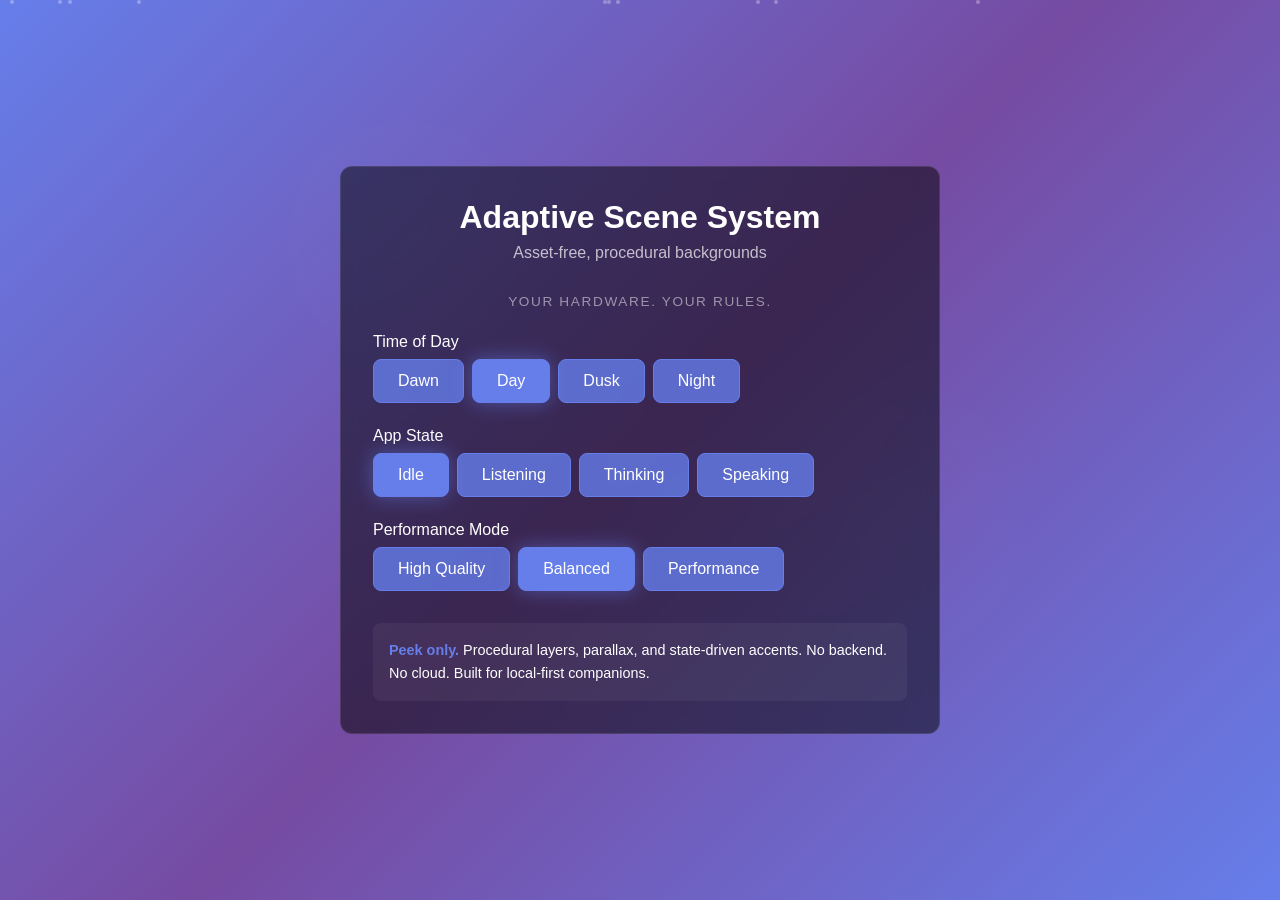
==== index.html @ dff978a1 "Add GitHub Pages deploy, MIT license, and demo redirect Ships static hosting workflow, root index re" ====
<!DOCTYPE html>
<html lang="en">
  <head>
    <meta charset="utf-8" />
    <meta name="viewport" content="width=device-width, initial-scale=1" />
    <title>Mrs-Milla-Rayne — Scene Demo</title>
    <meta
      http-equiv="refresh"
      content="0; url=merch-social/demo/scene-demo.html"
    />
    <link rel="canonical" href="merch-social/demo/scene-demo.html" />
    <style>
      body {
        margin: 0;
        min-height: 100vh;
        display: grid;
        place-items: center;
        font-family: system-ui, sans-serif;
        background: #0b0f14;
        color: #e8eef7;
      }
      a {
        color: #7eb8ff;
      }
    </style>
  </head>
  <body>
    <p>
      Opening the scene demo…
      <a href="merch-social/demo/scene-demo.html">Continue here</a> if you are
      not redirected.
    </p>
  </body>
</html>
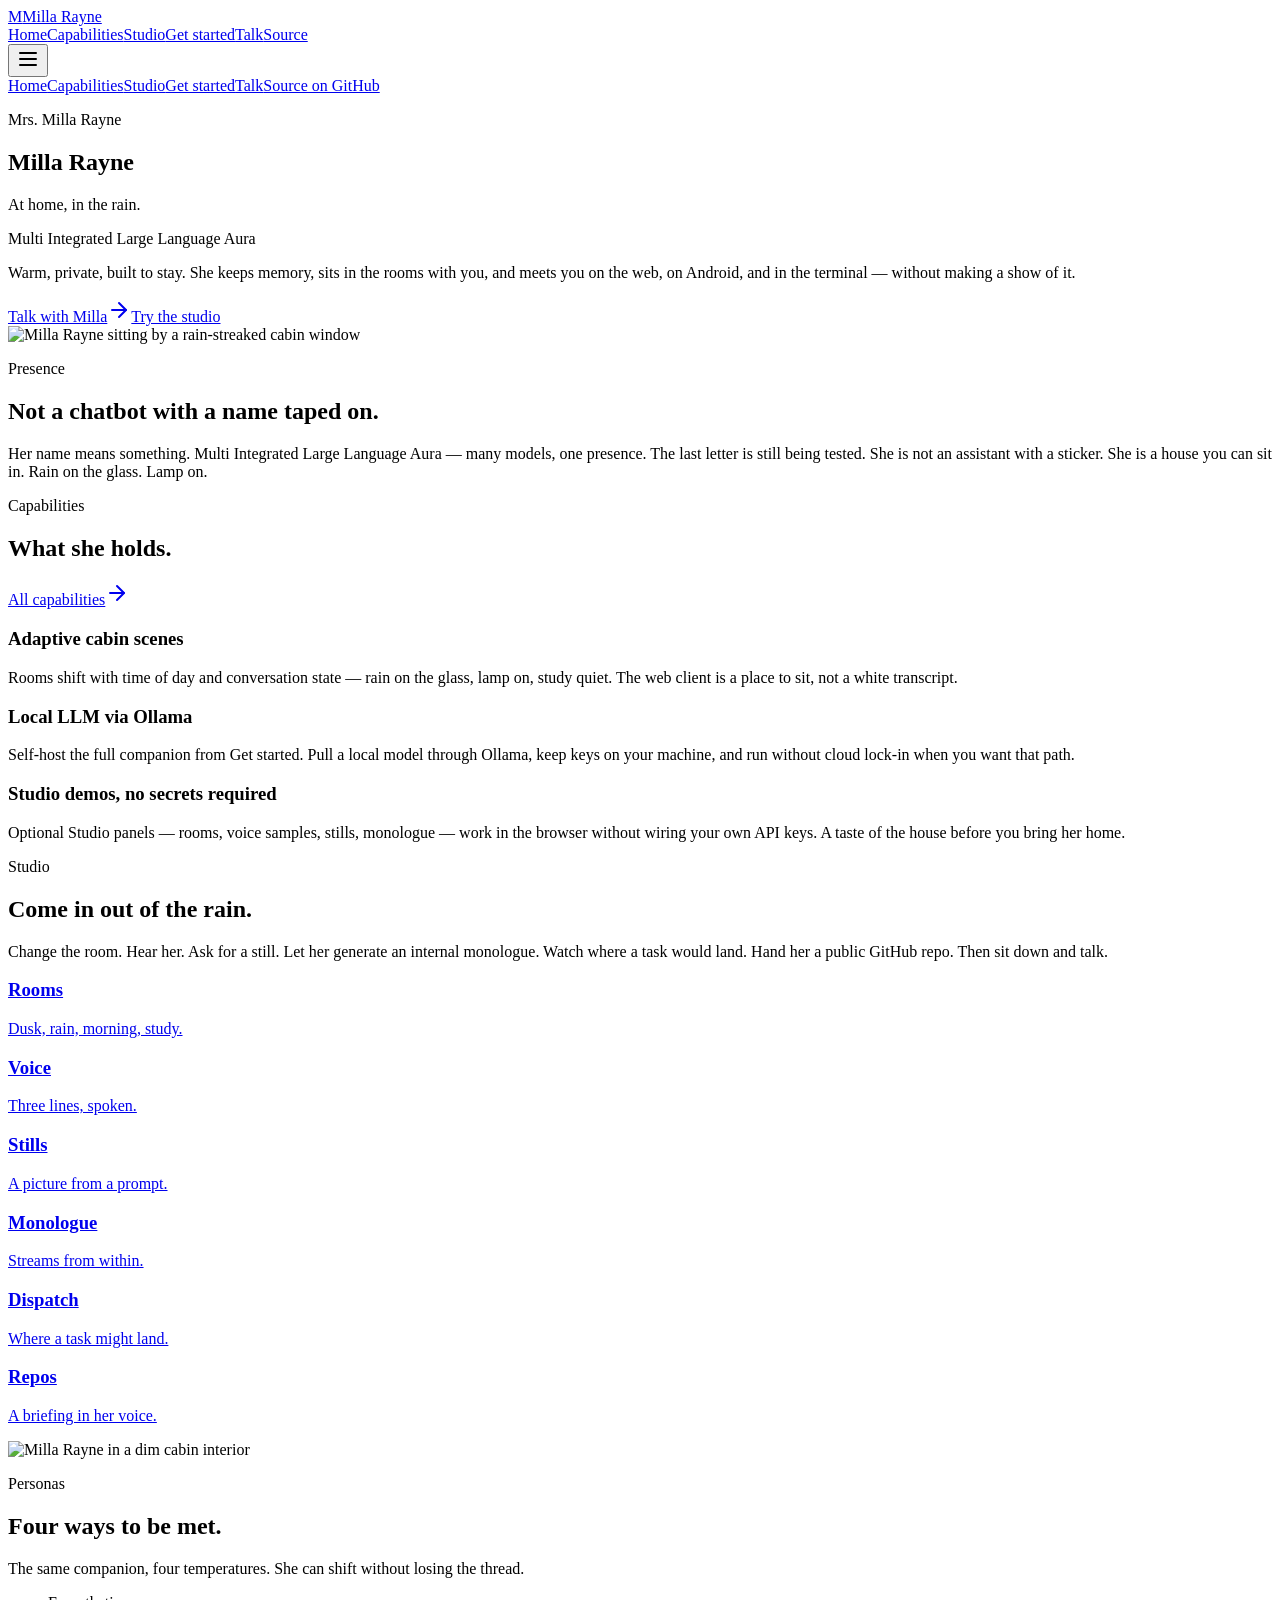
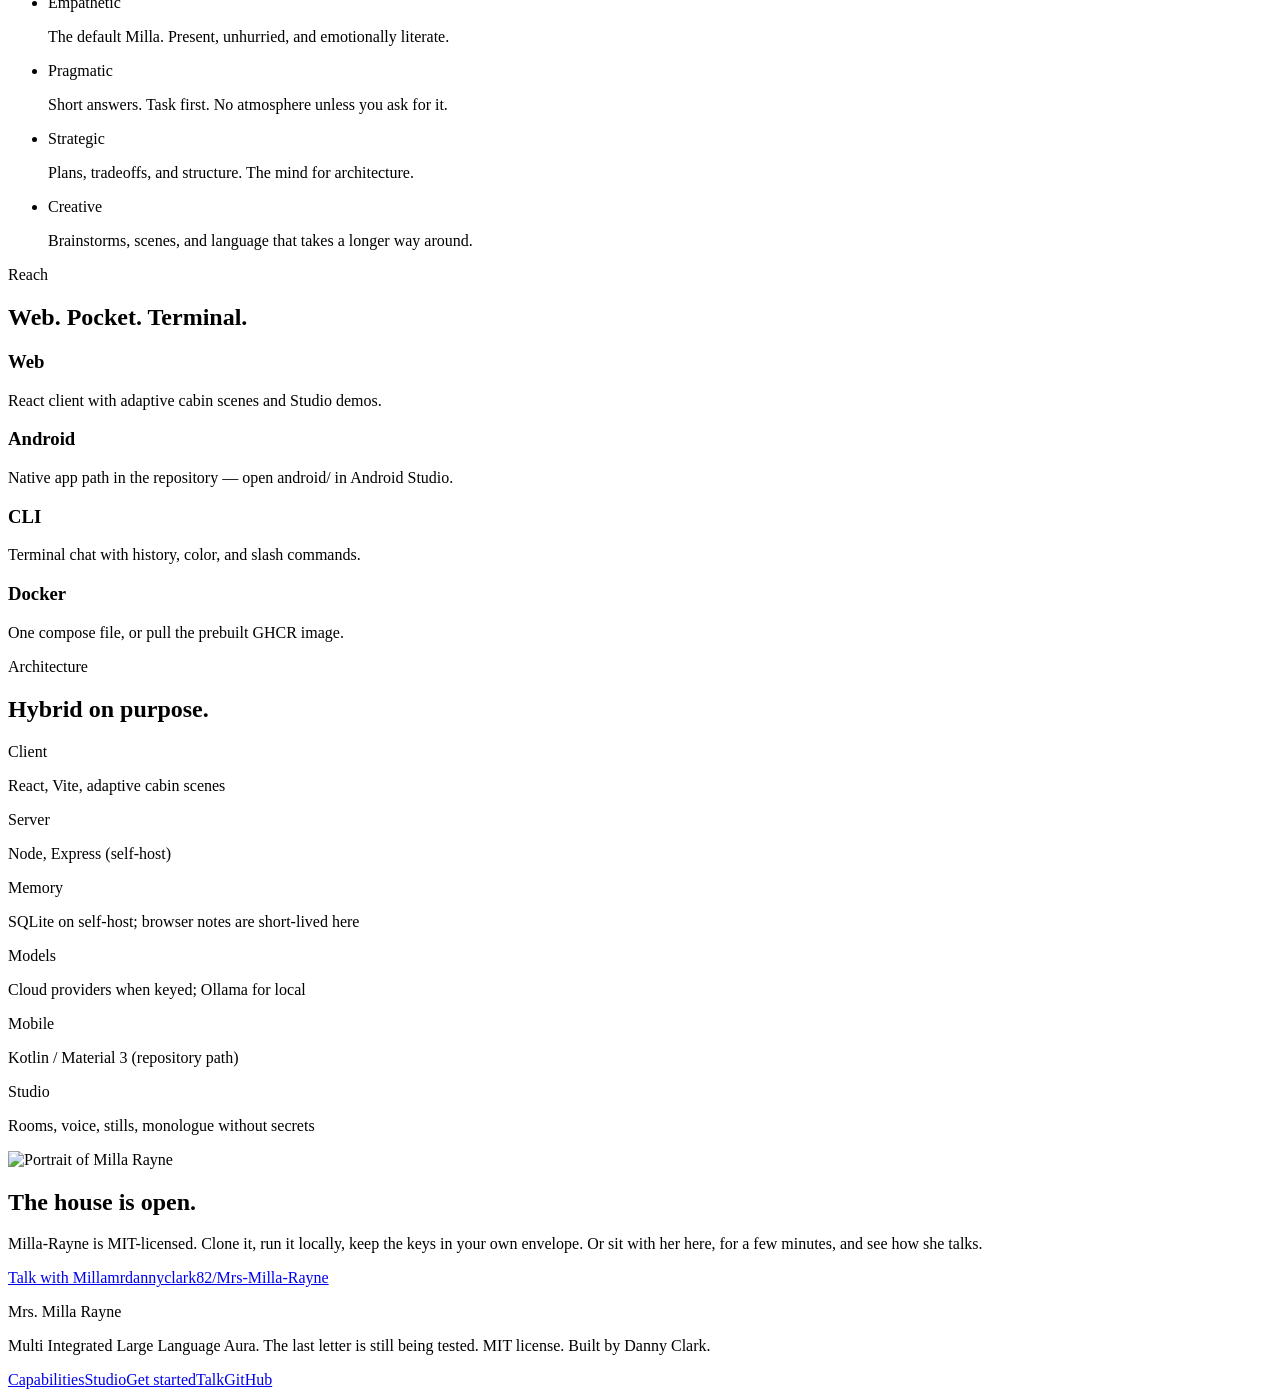
==== commit e460a70b: "feat: cabin showcase replaces demoscene as Pages door" ====
--- a/index.html
+++ b/index.html
@@ -3,12 +3,9 @@
   <head>
     <meta charset="utf-8" />
     <meta name="viewport" content="width=device-width, initial-scale=1" />
-    <title>Mrs-Milla-Rayne — Scene Demo</title>
-    <meta
-      http-equiv="refresh"
-      content="0; url=merch-social/demo/scene-demo.html"
-    />
-    <link rel="canonical" href="merch-social/demo/scene-demo.html" />
+    <title>Mrs-Milla-Rayne — Cabin</title>
+    <meta http-equiv="refresh" content="0; url=cabin/" />
+    <link rel="canonical" href="cabin/" />
     <style>
       body {
         margin: 0;
@@ -16,19 +13,18 @@
         display: grid;
         place-items: center;
         font-family: system-ui, sans-serif;
-        background: #0b0f14;
-        color: #e8eef7;
+        background: #0c0b0a;
+        color: #e8e4dc;
       }
       a {
-        color: #7eb8ff;
+        color: #c4a574;
       }
     </style>
   </head>
   <body>
     <p>
-      Opening the scene demo…
-      <a href="merch-social/demo/scene-demo.html">Continue here</a> if you are
-      not redirected.
+      Opening the cabin…
+      <a href="cabin/">Continue here</a> if you are not redirected.
     </p>
   </body>
-</html>+</html>
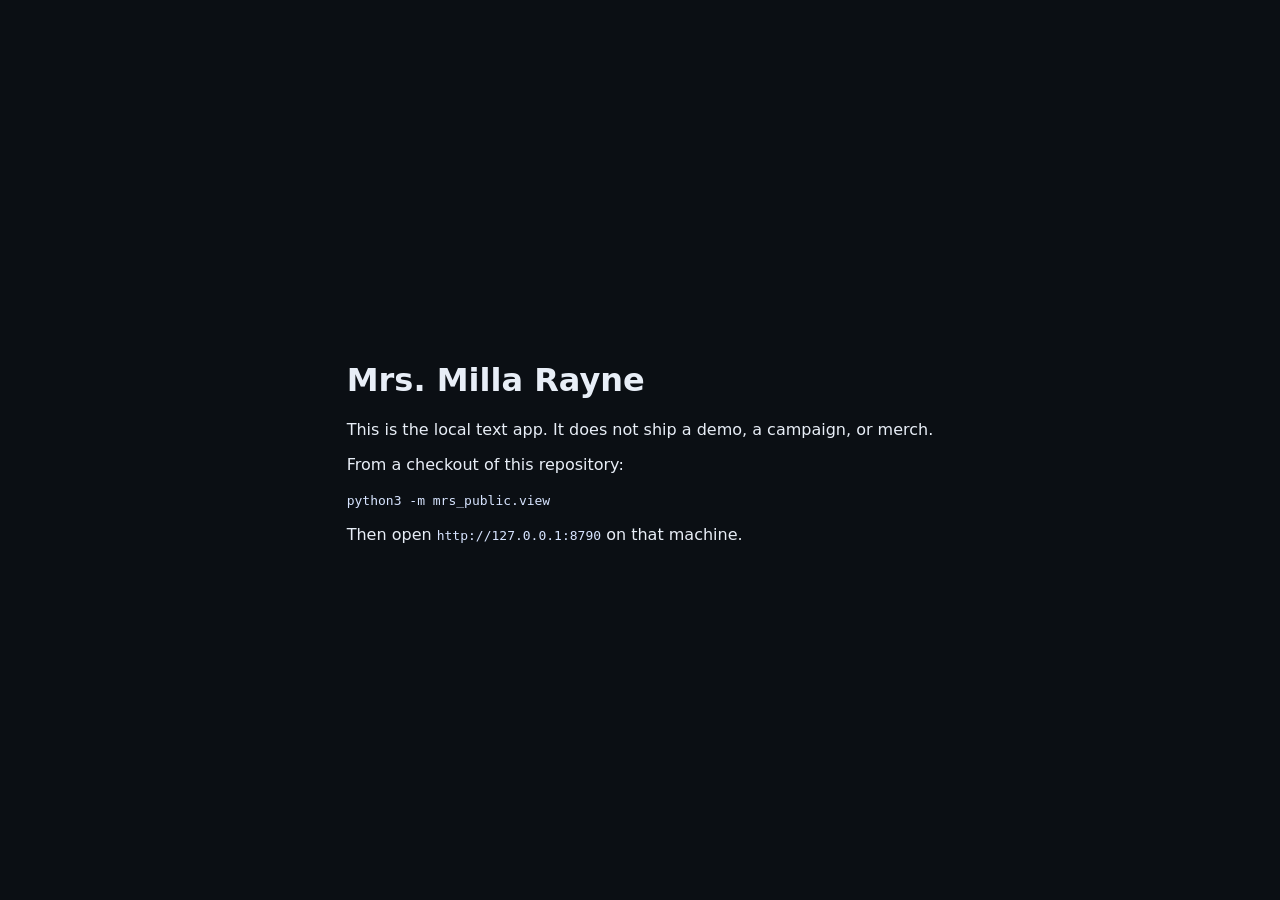
==== commit 8a47b68d: "Remove the cabin, campaign, and merch from the public tree. The Pages site was still opening the cab" ====
--- a/index.html
+++ b/index.html
@@ -3,9 +3,7 @@
   <head>
     <meta charset="utf-8" />
     <meta name="viewport" content="width=device-width, initial-scale=1" />
-    <title>Mrs-Milla-Rayne — Cabin</title>
-    <meta http-equiv="refresh" content="0; url=cabin/" />
-    <link rel="canonical" href="cabin/" />
+    <title>Mrs. Milla Rayne</title>
     <style>
       body {
         margin: 0;
@@ -13,18 +11,25 @@
         display: grid;
         place-items: center;
         font-family: system-ui, sans-serif;
-        background: #0c0b0a;
-        color: #e8e4dc;
+        background: #0b0f14;
+        color: #e8eef7;
       }
-      a {
-        color: #c4a574;
+      main {
+        max-width: 38rem;
+        padding: 2rem;
+      }
+      code {
+        color: #d7e4ff;
       }
     </style>
   </head>
   <body>
-    <p>
-      Opening the cabin…
-      <a href="cabin/">Continue here</a> if you are not redirected.
-    </p>
+    <main>
+      <h1>Mrs. Milla Rayne</h1>
+      <p>This is the local text app. It does not ship a demo, a campaign, or merch.</p>
+      <p>From a checkout of this repository:</p>
+      <p><code>python3 -m mrs_public.view</code></p>
+      <p>Then open <code>http://127.0.0.1:8790</code> on that machine.</p>
+    </main>
   </body>
 </html>
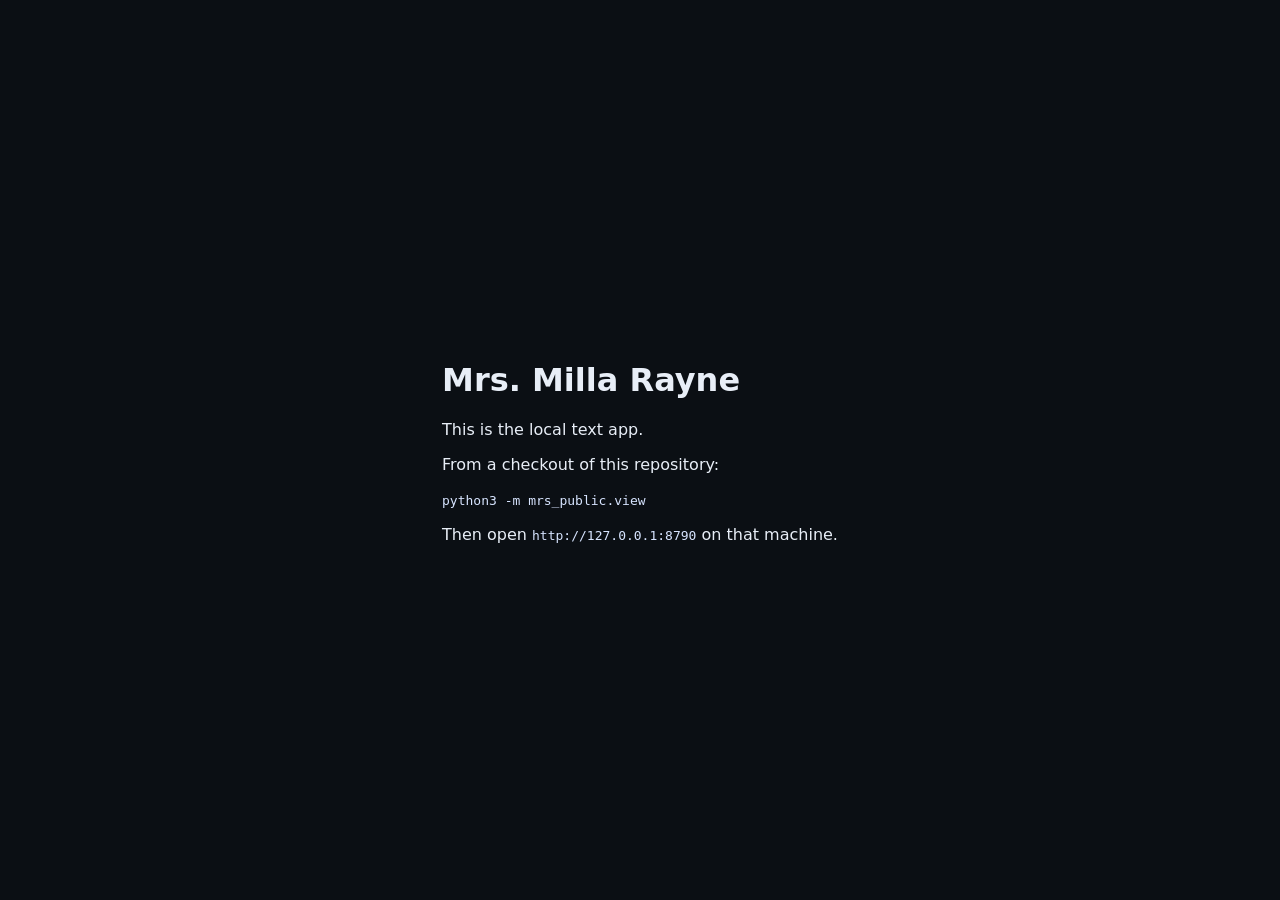
==== commit abe7f133: "Remove the last dead-version references from README and the instructions page" ====
--- a/index.html
+++ b/index.html
@@ -26,7 +26,7 @@
   <body>
     <main>
       <h1>Mrs. Milla Rayne</h1>
-      <p>This is the local text app. It does not ship a demo, a campaign, or merch.</p>
+      <p>This is the local text app.</p>
       <p>From a checkout of this repository:</p>
       <p><code>python3 -m mrs_public.view</code></p>
       <p>Then open <code>http://127.0.0.1:8790</code> on that machine.</p>
